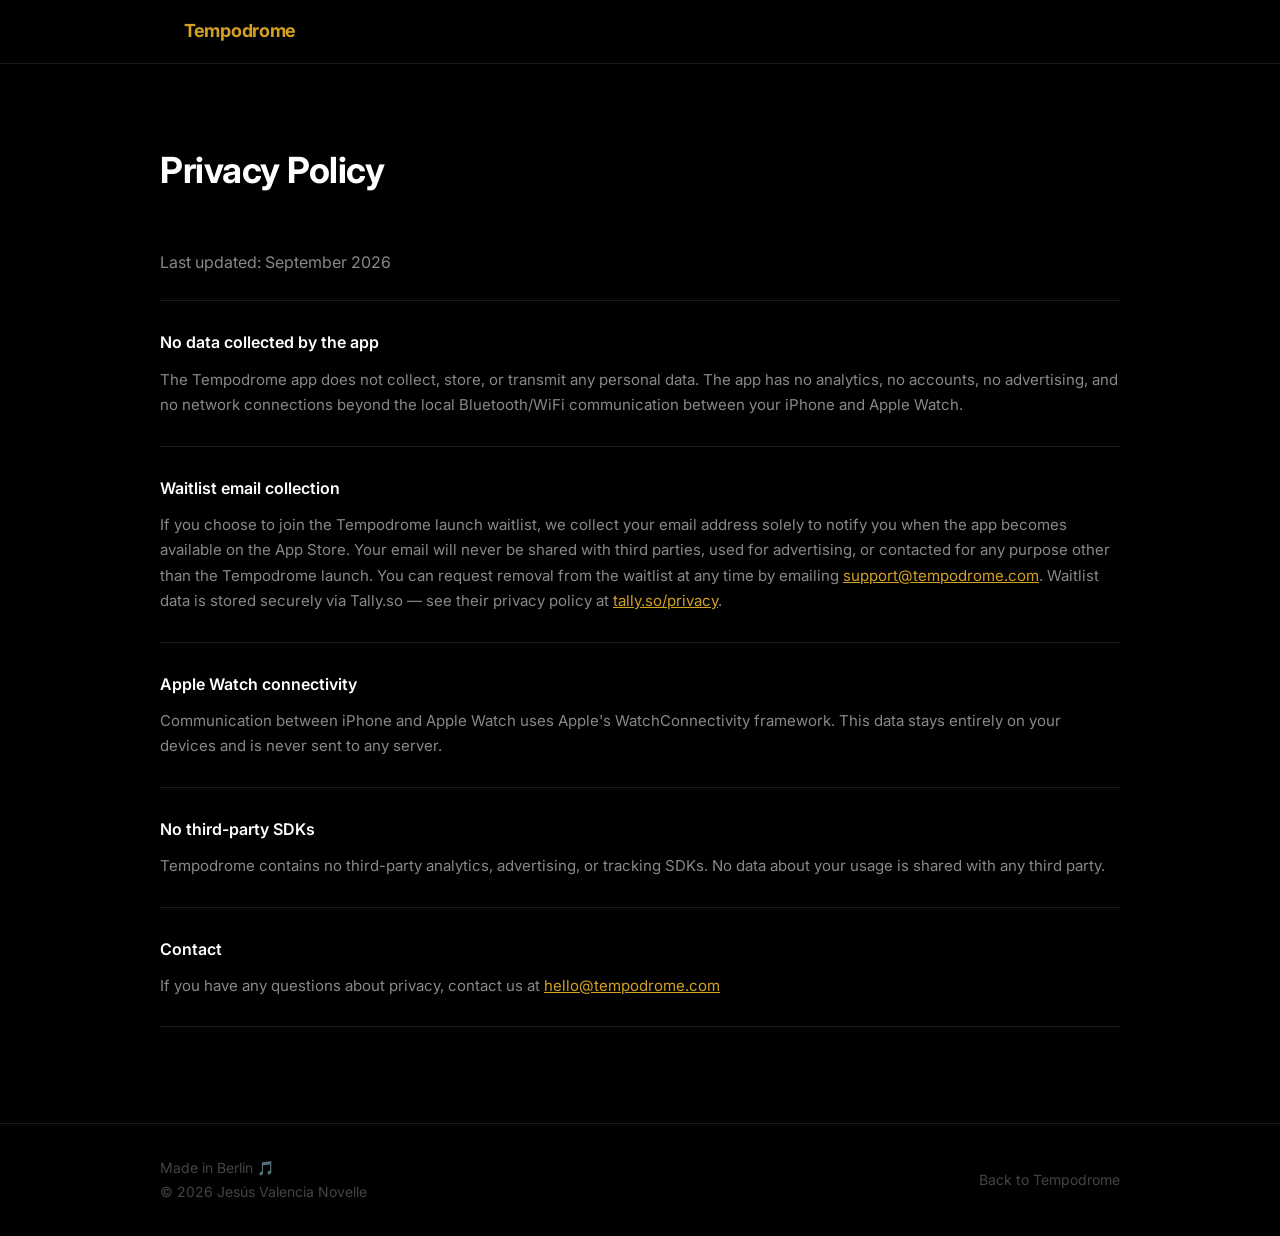
==== privacy.html @ 66243988 "Initial commit" ====
<!doctype html>
<html lang="en">
  <head>
    <meta charset="UTF-8" />
    <meta name="viewport" content="width=device-width, initial-scale=1.0" />
    <title>Privacy Policy — Tempodrome</title>
    <link rel="stylesheet" href="style.css" />
  </head>
  <body>
    <nav>
      <div class="nav-inner">
        <div class="nav-logo">
          <a href="index.html" style="color: #d4a020; text-decoration: none"
            >Tempodrome</a
          >
        </div>
      </div>
    </nav>

    <section style="padding-top: 140px">
      <div class="section-inner">
        <h2>Privacy Policy</h2>
        <p style="color: #888888; margin-bottom: 24px">
          Last updated: September 2026
        </p>

        <div class="faq-list">
          <div class="faq-item">
            <h3>No data collected by the app</h3>
            <p>
              The Tempodrome app does not collect, store, or transmit any
              personal data. The app has no analytics, no accounts, no
              advertising, and no network connections beyond the local
              Bluetooth/WiFi communication between your iPhone and Apple Watch.
            </p>
          </div>
            <div class="faq-item">
              <h3>Waitlist email collection</h3>
              <p>
                If you choose to join the Tempodrome launch waitlist, we collect
                your email address solely to notify you when the app becomes
                available on the App Store. Your email will never be shared with
                third parties, used for advertising, or contacted for any
                purpose other than the Tempodrome launch. You can request
                removal from the waitlist at any time by emailing
                <a href="mailto:support@tempodrome.com" style="color: #d4a020"
                  >support@tempodrome.com</a
                >. Waitlist data is stored securely via Tally.so — see their
                privacy policy at
                <a
                  href="https://tally.so/privacy"
                  target="_blank"
                  style="color: #d4a020"
                  >tally.so/privacy</a
                >.
              </p>
            </div>
          </div>

          <div class="faq-item">
            <h3>Apple Watch connectivity</h3>
            <p>
              Communication between iPhone and Apple Watch uses Apple's
              WatchConnectivity framework. This data stays entirely on your
              devices and is never sent to any server.
            </p>
          </div>

          <div class="faq-item">
            <h3>No third-party SDKs</h3>
            <p>
              Tempodrome contains no third-party analytics, advertising, or
              tracking SDKs. No data about your usage is shared with any third
              party.
            </p>
          </div>

          <div class="faq-item">
            <h3>Contact</h3>
            <p>
              If you have any questions about privacy, contact us at
              <a href="mailto:hello@tempodrome.com" style="color: #d4a020"
                >hello@tempodrome.com</a
              >
            </p>
          </div>
        </div>
      </div>
    </section>

    <footer>
      <div class="footer-inner">
        <div class="footer-left">
          <p class="made-in">Made in Berlin 🎵</p>
          <p>© 2026 Jesús Valencia Novelle</p>
        </div>
        <a href="index.html">Back to Tempodrome</a>
      </div>
    </footer>
  </body>
</html>
---- style.css ----
/* ================================
   TEMPODROME — GLOBAL STYLES
   ================================ */

/* Import Google Font — Inter is clean and modern */
@import url("https://fonts.googleapis.com/css2?family=Inter:wght@400;500;600;700&display=swap");

/* Reset — removes browser default spacing */
* {
  margin: 0;
  padding: 0;
  box-sizing: border-box;
}

/* Base styles */
html {
  scroll-behavior: smooth;
}

body {
  background-color: #000000;
  color: #ffffff;
  font-family: "Inter", sans-serif;
  font-size: 16px;
  line-height: 1.7;
}

/* ================================
   NAVIGATION
   ================================ */

nav {
  position: fixed;
  top: 0;
  left: 0;
  right: 0;
  z-index: 100;
  background-color: rgba(0, 0, 0, 0.85);
  backdrop-filter: blur(12px);
  border-bottom: 1px solid #1a1a1a;
}

.nav-inner {
  max-width: 960px;
  margin: 0 auto;
  padding: 16px 24px;
  display: flex;
  justify-content: space-between;
  align-items: center;
}

.nav-logo {
  font-size: 18px;
  font-weight: 700;
  color: #d4a020;
  letter-spacing: -0.3px;
}

.nav-links {
  display: flex;
  gap: 32px;
}

.nav-links a {
  color: #888888;
  text-decoration: none;
  font-size: 14px;
  font-weight: 500;
  transition: color 0.2s;
}

.nav-links a:hover {
  color: #ffffff;
}

/* ================================
   SHARED SECTION STYLES
   ================================ */

section {
  padding: 96px 24px;
}

.section-inner {
  max-width: 960px;
  margin: 0 auto;
}

h2 {
  font-size: 36px;
  font-weight: 700;
  letter-spacing: -0.5px;
  margin-bottom: 48px;
  color: #ffffff;
}

/* ================================
   HERO SECTION
   ================================ */

#hero {
  min-height: 100vh;
  display: flex;
  align-items: center;
  justify-content: center;
  text-align: center;
  padding-top: 80px;
}

.hero-inner {
  max-width: 640px;
  margin: 0 auto;
}

.app-icon {
  width: 120px;
  height: 120px;
  border-radius: 27px;
  margin-bottom: 32px;
}

h1 {
  font-size: 64px;
  font-weight: 700;
  letter-spacing: -2px;
  line-height: 1.1;
  margin-bottom: 24px;
  color: #ffffff;
}

.subtitle {
  font-size: 20px;
  color: #888888;
  margin-bottom: 40px;
  line-height: 1.6;
}

.download-btn {
  display: inline-block;
  transition: opacity 0.2s;
}

.download-btn:hover {
  opacity: 0.8;
}

.download-btn img {
  height: 52px;
}

/* ================================
   FEATURES SECTION
   ================================ */

#features {
  background-color: #080808;
}

.features-grid {
  display: grid;
  grid-template-columns: repeat(2, 1fr);
  gap: 32px;
}

.feature {
  background-color: #111111;
  border: 1px solid #1a1a1a;
  border-radius: 16px;
  padding: 32px;
}

.feature-icon {
  font-size: 32px;
  margin-bottom: 16px;
}

.feature h3 {
  font-size: 18px;
  font-weight: 600;
  margin-bottom: 12px;
  color: #ffffff;
}

.feature p {
  color: #888888;
  font-size: 15px;
  line-height: 1.7;
}

/* ================================
   SCREENSHOTS SECTION
   ================================ */

#screenshots {
  background-color: #000000;
}

.screenshot-label {
  color: #d4a020;
  font-size: 13px;
  font-weight: 600;
  letter-spacing: 1px;
  text-transform: uppercase;
  margin-bottom: 24px;
  display: block;
}

.screenshots-row {
  display: flex;
  gap: 24px;
  justify-content: center;
  align-items: flex-start;
  flex-wrap: wrap;
}

.screenshots-row img {
  border-radius: 20px;
  border: 1px solid #1a1a1a;
}

/* Watch screenshots are square-ish so smaller width */
#screenshots .screenshots-row:first-of-type img {
  width: 180px;
}

/* iPhone screenshots are taller */
#screenshots .screenshots-row:last-of-type img {
  width: 220px;
}

/* ================================
   HOW TO USE SECTION
   ================================ */

#how-to-use {
  background-color: #080808;
}

.guide-list {
  display: flex;
  flex-direction: column;
  gap: 40px;
}

.guide-item {
  display: flex;
  gap: 32px;
  align-items: flex-start;
}

.guide-number {
  font-size: 13px;
  font-weight: 700;
  color: #d4a020;
  letter-spacing: 1px;
  min-width: 32px;
  padding-top: 4px;
}

.guide-item h3 {
  font-size: 18px;
  font-weight: 600;
  margin-bottom: 8px;
  color: #ffffff;
}

.guide-item p {
  color: #888888;
  font-size: 15px;
  line-height: 1.7;
}

/* ================================
   FAQ SECTION
   ================================ */

#faq {
  background-color: #000000;
}

.faq-list {
  display: flex;
  flex-direction: column;
  gap: 0;
}

.faq-item {
  border-bottom: 1px solid #1a1a1a;
  padding: 28px 0;
}

.faq-item:first-child {
  border-top: 1px solid #1a1a1a;
}

.faq-item h3 {
  font-size: 16px;
  font-weight: 600;
  margin-bottom: 10px;
  color: #ffffff;
}

.faq-item p {
  color: #888888;
  font-size: 15px;
  line-height: 1.7;
}

/* ================================
   SUPPORT SECTION
   ================================ */

#support {
  background-color: #080808;
  text-align: center;
}

.support-text {
  color: #888888;
  font-size: 18px;
  margin-bottom: 24px;
}

.support-email {
  display: inline-block;
  color: #d4a020;
  font-size: 20px;
  font-weight: 600;
  text-decoration: none;
  margin-bottom: 32px;
  transition: opacity 0.2s;
}

.support-email:hover {
  opacity: 0.8;
}

.social-links {
  display: flex;
  gap: 24px;
  justify-content: center;
  margin-top: 16px;
}

.social-links a {
  color: #888888;
  text-decoration: none;
  font-size: 15px;
  transition: color 0.2s;
  display: flex;
  align-items: center;
}

.social-links a:hover {
  color: #d4a020;
}

/* ================================
   FOOTER
   ================================ */

footer {
  border-top: 1px solid #1a1a1a;
  padding: 32px 24px;
}

.footer-inner {
  max-width: 960px;
  margin: 0 auto;
  display: flex;
  justify-content: space-between;
  align-items: center;
}

footer p {
  color: #444444;
  font-size: 14px;
}

footer a {
  color: #444444;
  font-size: 14px;
  text-decoration: none;
  transition: color 0.2s;
}

footer a:hover {
  color: #888888;
}

/* ================================
   RESPONSIVE — MOBILE
   ================================ */

@media (max-width: 768px) {
  h1 {
    font-size: 40px;
  }

  h2 {
    font-size: 28px;
  }

  .features-grid {
    grid-template-columns: 1fr;
  }

  .nav-links {
    display: none;
  }

  .guide-item {
    gap: 16px;
  }

  .footer-inner {
    flex-direction: column;
    gap: 12px;
    text-align: center;
  }
  .footer-left {
    display: flex;
    flex-direction: column;
    gap: 4px;
  }

  .made-in {
    color: #d4a020;
    font-size: 13px;
    font-weight: 500;
    letter-spacing: 0.3px;
  }
}
/* ================================
   WAITLIST
   ================================ */

.launch-soon {
  color: #d4a020;
  font-size: 15px;
  font-weight: 500;
  margin-bottom: 16px;
  letter-spacing: 0.3px;
}

.waitlist-hint {
  color: #555555;
  font-size: 13px;
  margin-top: 12px;
}
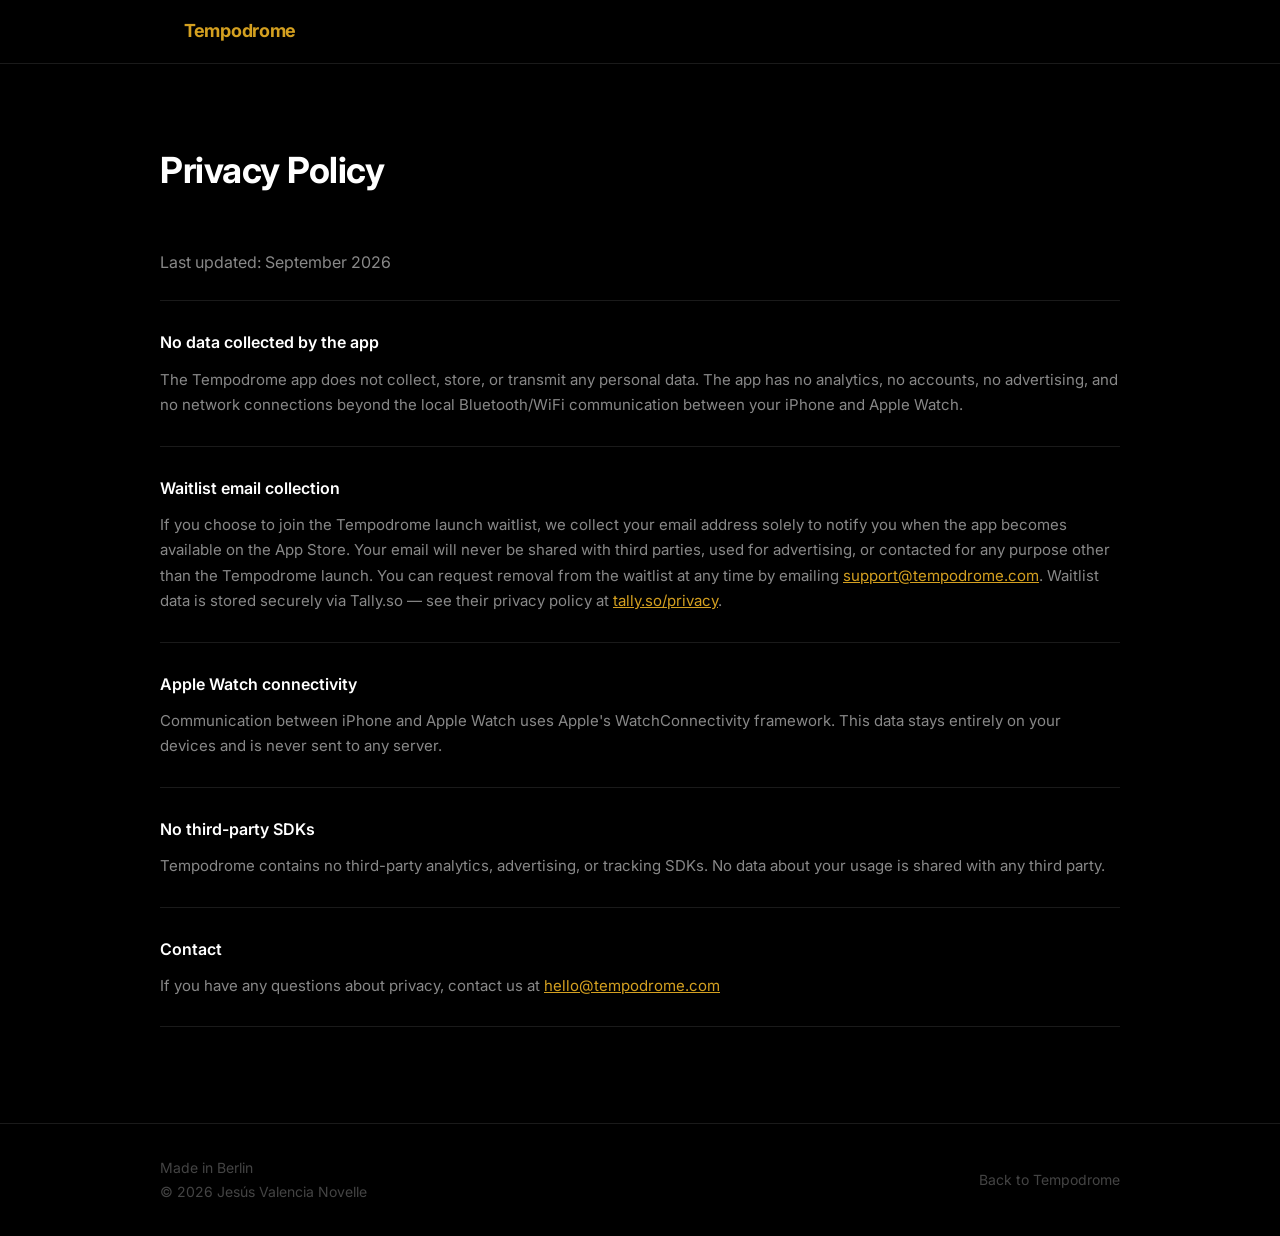
==== commit f7f05cff: "Remove emoji from footer text on Privacy Policy" ====
--- a/privacy.html
+++ b/privacy.html
@@ -91,7 +91,7 @@
     <footer>
       <div class="footer-inner">
         <div class="footer-left">
-          <p class="made-in">Made in Berlin 🎵</p>
+          <p class="made-in">Made in Berlin</p>
           <p>© 2026 Jesús Valencia Novelle</p>
         </div>
         <a href="index.html">Back to Tempodrome</a>
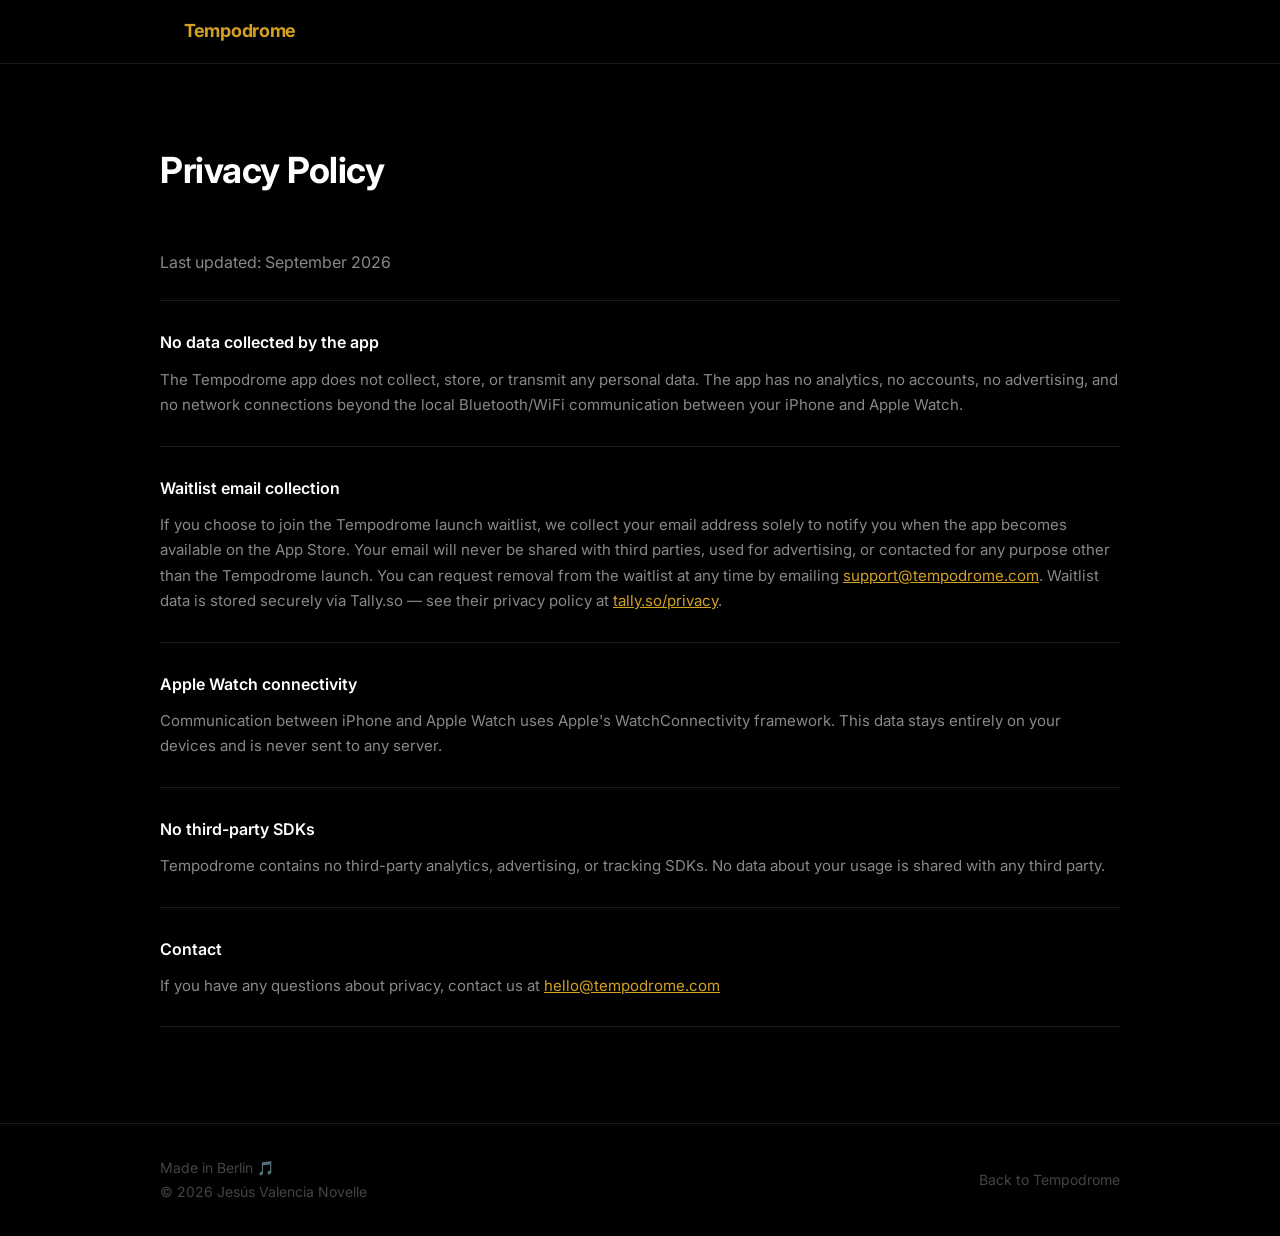
==== commit f86921e1: "Connect local to GitHub" ====
--- a/privacy.html
+++ b/privacy.html
@@ -91,7 +91,7 @@
     <footer>
       <div class="footer-inner">
         <div class="footer-left">
-          <p class="made-in">Made in Berlin</p>
+          <p class="made-in">Made in Berlin 🎵</p>
           <p>© 2026 Jesús Valencia Novelle</p>
         </div>
         <a href="index.html">Back to Tempodrome</a>
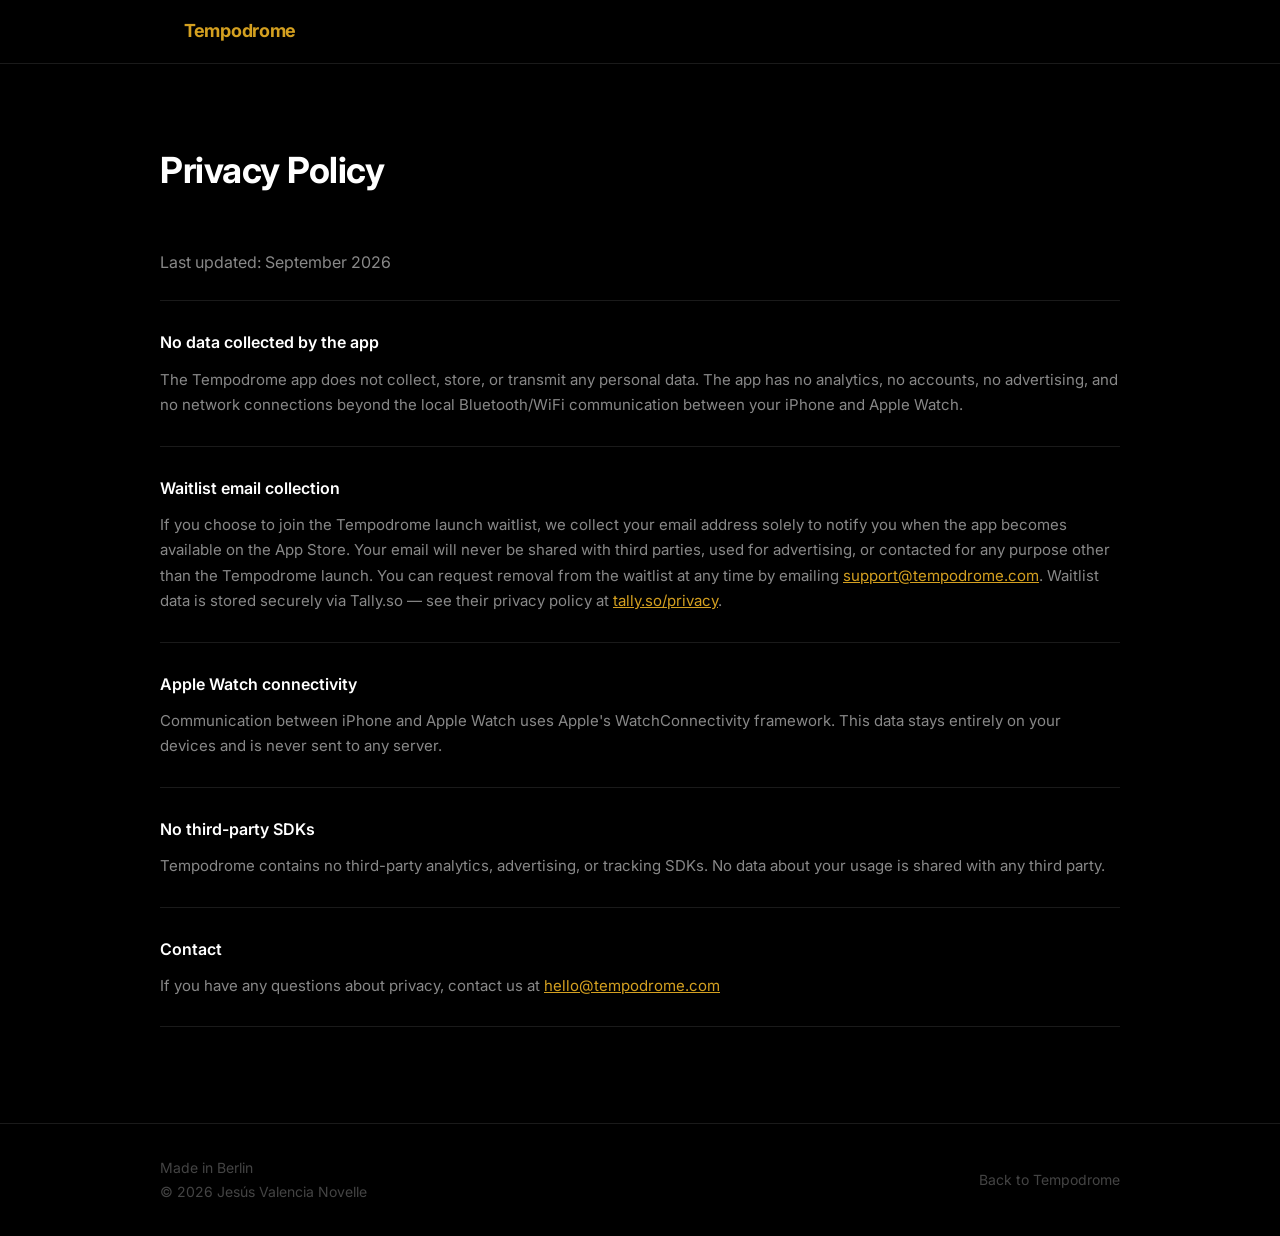
==== commit 2512a502: "Add GoatCounter analytics" ====
--- a/privacy.html
+++ b/privacy.html
@@ -5,6 +5,11 @@
     <meta name="viewport" content="width=device-width, initial-scale=1.0" />
     <title>Privacy Policy — Tempodrome</title>
     <link rel="stylesheet" href="style.css" />
+    <script
+      data-goatcounter="https://susovn.goatcounter.com/count"
+      async
+      src="//gc.zgo.at/count.js"
+    ></script>
   </head>
   <body>
     <nav>
@@ -91,7 +96,7 @@
     <footer>
       <div class="footer-inner">
         <div class="footer-left">
-          <p class="made-in">Made in Berlin 🎵</p>
+          <p class="made-in">Made in Berlin</p>
           <p>© 2026 Jesús Valencia Novelle</p>
         </div>
         <a href="index.html">Back to Tempodrome</a>
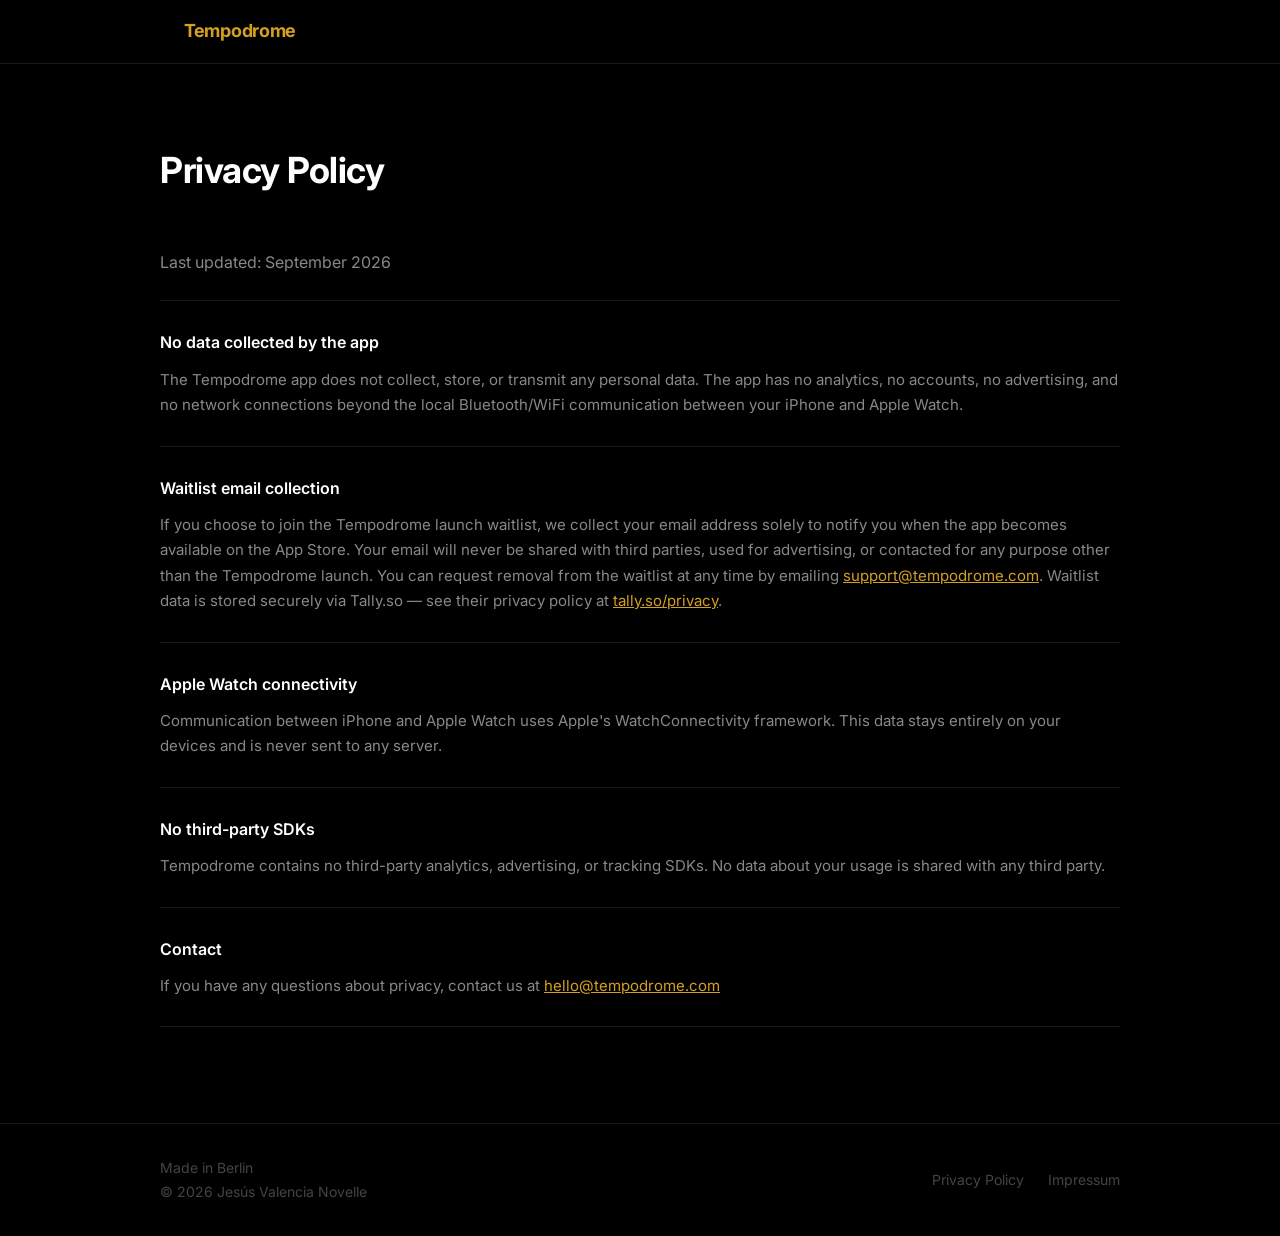
==== commit ca51e3ec: "Add Impressum" ====
--- a/privacy.html
+++ b/privacy.html
@@ -3,6 +3,9 @@
   <head>
     <meta charset="UTF-8" />
     <meta name="viewport" content="width=device-width, initial-scale=1.0" />
+    <!-- Favicon -->
+    <link rel="icon" type="image/png" href="images/icon.png" />
+    <link rel="apple-touch-icon" href="images/icon.png" />
     <title>Privacy Policy — Tempodrome</title>
     <link rel="stylesheet" href="style.css" />
     <script
@@ -99,7 +102,10 @@
           <p class="made-in">Made in Berlin</p>
           <p>© 2026 Jesús Valencia Novelle</p>
         </div>
-        <a href="index.html">Back to Tempodrome</a>
+        <div class="footer-links">
+          <a href="privacy.html">Privacy Policy</a>
+          <a href="impressum.html">Impressum</a>
+        </div>
       </div>
     </footer>
   </body>
--- a/style.css
+++ b/style.css
@@ -388,6 +388,11 @@
   color: #888888;
 }
 
+.footer-links {
+  display: flex;
+  gap: 24px;
+}
+
 /* ================================
    RESPONSIVE — MOBILE
    ================================ */
